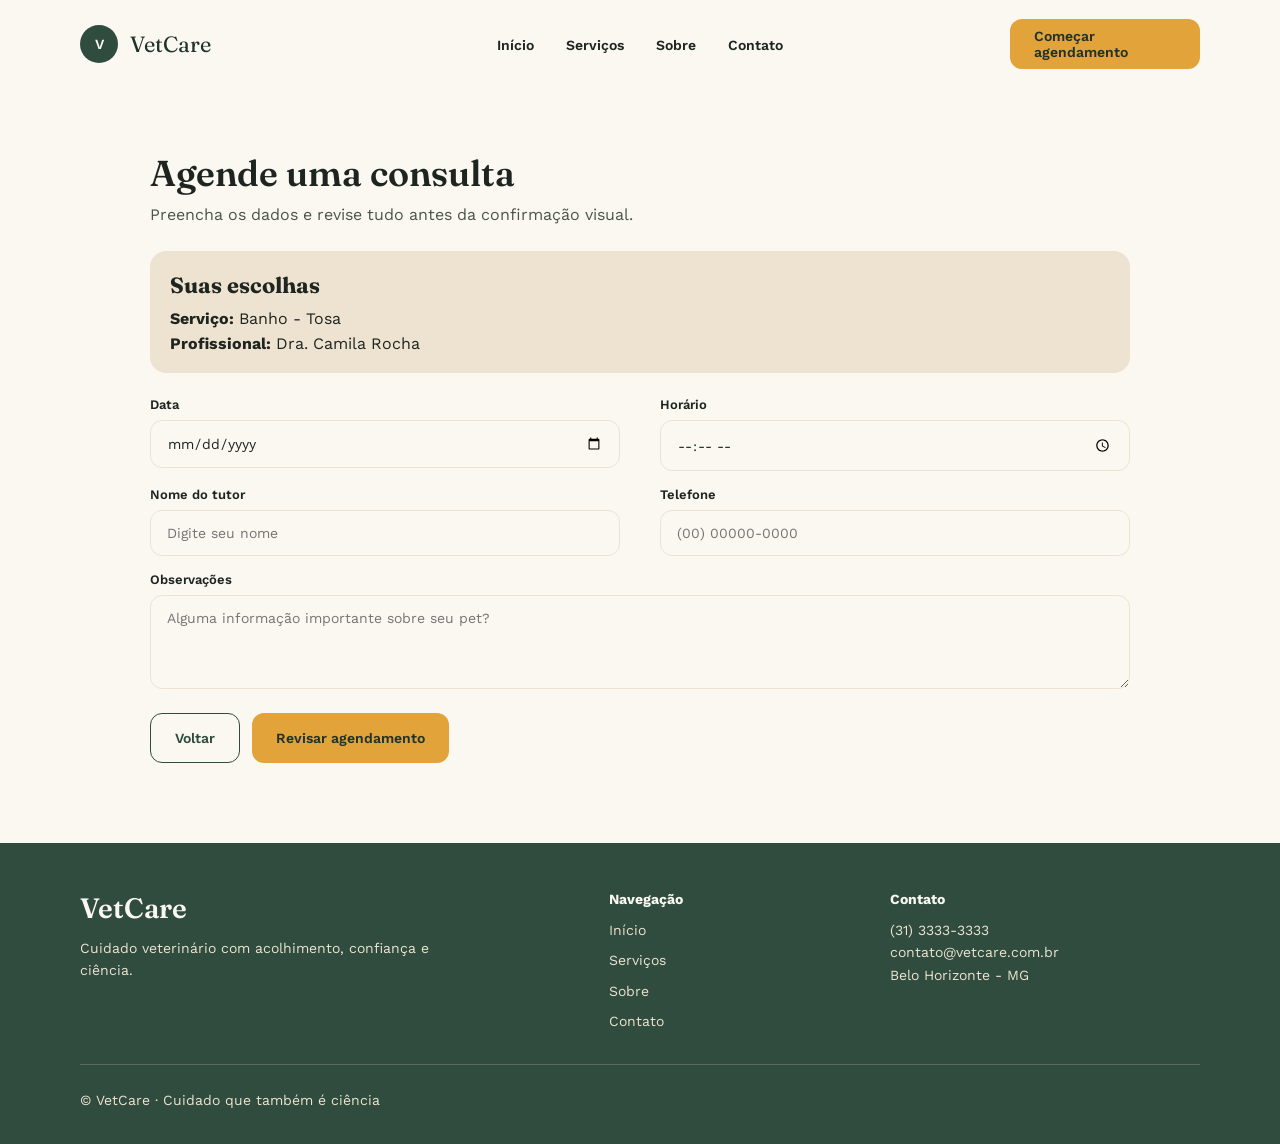
==== Paginas/agendamento.html @ 7a5546e5 "Paginas_Criadas_e_Finalizadas" ====
<!DOCTYPE html>
<html lang="pt-BR">
	<head>
		<meta charset="UTF-8">
		<meta name="viewport" content="width=device-width, initial-scale=1.0">
		<title>VetCare | Agendamento</title>
		<link rel="preconnect" href="https://fonts.googleapis.com">
		<link rel="preconnect" href="https://fonts.gstatic.com" crossorigin>
		<link href="https://fonts.googleapis.com/css2?family=Fraunces:opsz,wght@9..144,400;9..144,600&amp;family=Work+Sans:wght@400;600&amp;display=swap" rel="stylesheet">
		<link rel="stylesheet" href="../Styles/Style.css">
		<link rel="stylesheet" href="../Styles/Global.css">
		<link rel="stylesheet" href="../Styles/Agendamento.css">
	</head>
	<body class="pagina-agendamento">
		<header class="cabecalho">
			<div class="cabecalho__conteudo">
				<a href="../index.html" class="logo">
					<span class="logo__simbolo">V</span>
					<span class="logo__nome">VetCare</span>
				</a>
				<input type="checkbox" id="menu-mobile" class="menu-mobile__controle">
				<label for="menu-mobile" class="menu-mobile__botao">
					<span></span>
					<span></span>
					<span></span>
				</label>
				<nav class="navegacao">
					<ul class="navegacao__lista">
						<li>
							<a href="../index.html" class="navegacao__link">Início</a>
						</li>
						<li>
							<a href="./servicos.html" class="navegacao__link">Serviços</a>
						</li>
						<li>
							<a href="./sobre.html" class="navegacao__link">Sobre</a>
						</li>
						<li>
							<a href="./contato.html" class="navegacao__link">Contato</a>
						</li>
					</ul>
					<a href="./servicos.html" class="botao botao--primario navegacao__cta">Começar agendamento</a>
				</nav>
				<a href="./servicos.html" class="botao botao--primario cabecalho__cta">Começar agendamento</a>
			</div>
		</header>
		<main>
			<div class="container agendamento-conteudo">
				<section id="banho-tosa--dra-camila-rocha" class="agendamento agendamento--padrao">
					<header class="pagina__cabecalho">
						<h1>Agende uma consulta</h1>
						<p>Preencha os dados e revise tudo antes da confirmação visual.</p>
					</header>
					<article class="agendamento__escolhas">
						<h2>Suas escolhas</h2>
						<p>
							<strong>Serviço:</strong>
							Banho - Tosa
						</p>
						<p>
							<strong>Profissional:</strong>
							Dra. Camila Rocha
						</p>
					</article>
					<form class="agendamento__formulario">
						<div class="agendamento__linha">
							<label>
								Data
								<input type="date" required>
							</label>
							<label>
								Horário
								<input type="time" required>
							</label>
						</div>
						<div class="agendamento__linha">
							<label>
								Nome do tutor
								<input type="text" placeholder="Digite seu nome" required>
							</label>
							<label>
								Telefone
								<input type="tel" placeholder="(00) 00000-0000" required>
							</label>
						</div>
						<label>
							Observações
							<textarea rows="4" placeholder="Alguma informação importante sobre seu pet?"></textarea>
						</label>
					</form>
					<input type="checkbox" id="revisar-banho-tosa-dra-camila-rocha" class="agendamento__controle">
					<div class="agendamento__acoes">
						<a href="./perfil-veterinario.html#banho-tosa--dra-camila-rocha" class="botao botao--secundario">Voltar</a>
						<label for="revisar-banho-tosa-dra-camila-rocha" class="botao botao--primario">Revisar agendamento</label>
					</div>
					<section class="agendamento__revisao">
						<h2>Confirmar agendamento</h2>
						<p>Confira o serviço, o profissional e os dados que você preencheu nos campos acima.</p>
						<div class="agendamento__resumo">
							<article>
								<span>Serviço</span>
								<strong>Banho - Tosa</strong>
							</article>
							<article>
								<span>Profissional</span>
								<strong>Dra. Camila Rocha</strong>
							</article>
						</div>
						<input type="checkbox" id="confirmar-banho-tosa-dra-camila-rocha" class="agendamento__confirmar">
						<div class="agendamento__confirmar-acoes">
							<label for="revisar-banho-tosa-dra-camila-rocha" class="botao botao--secundario">Editar dados</label>
							<label for="confirmar-banho-tosa-dra-camila-rocha" class="botao botao--primario">Confirmar agendamento</label>
						</div>
						<article class="agendamento__sucesso">
							<h2>Agendamento confirmado</h2>
							<p>A confirmação é visual e não envia dados reais.</p>
							<a href="../index.html" class="botao botao--primario">Voltar para o início</a>
						</article>
					</section>
				</section>
				<section id="banho-tosa--dr-lucas-martins" class="agendamento">
					<header class="pagina__cabecalho">
						<h1>Agende uma consulta</h1>
						<p>Preencha os dados e revise tudo antes da confirmação visual.</p>
					</header>
					<article class="agendamento__escolhas">
						<h2>Suas escolhas</h2>
						<p>
							<strong>Serviço:</strong>
							Banho - Tosa
						</p>
						<p>
							<strong>Profissional:</strong>
							Dr. Lucas Martins
						</p>
					</article>
					<form class="agendamento__formulario">
						<div class="agendamento__linha">
							<label>
								Data
								<input type="date" required>
							</label>
							<label>
								Horário
								<input type="time" required>
							</label>
						</div>
						<div class="agendamento__linha">
							<label>
								Nome do tutor
								<input type="text" placeholder="Digite seu nome" required>
							</label>
							<label>
								Telefone
								<input type="tel" placeholder="(00) 00000-0000" required>
							</label>
						</div>
						<label>
							Observações
							<textarea rows="4" placeholder="Alguma informação importante sobre seu pet?"></textarea>
						</label>
					</form>
					<input type="checkbox" id="revisar-banho-tosa-dr-lucas-martins" class="agendamento__controle">
					<div class="agendamento__acoes">
						<a href="./perfil-veterinario.html#banho-tosa--dr-lucas-martins" class="botao botao--secundario">Voltar</a>
						<label for="revisar-banho-tosa-dr-lucas-martins" class="botao botao--primario">Revisar agendamento</label>
					</div>
					<section class="agendamento__revisao">
						<h2>Confirmar agendamento</h2>
						<p>Confira o serviço, o profissional e os dados que você preencheu nos campos acima.</p>
						<div class="agendamento__resumo">
							<article>
								<span>Serviço</span>
								<strong>Banho - Tosa</strong>
							</article>
							<article>
								<span>Profissional</span>
								<strong>Dr. Lucas Martins</strong>
							</article>
						</div>
						<input type="checkbox" id="confirmar-banho-tosa-dr-lucas-martins" class="agendamento__confirmar">
						<div class="agendamento__confirmar-acoes">
							<label for="revisar-banho-tosa-dr-lucas-martins" class="botao botao--secundario">Editar dados</label>
							<label for="confirmar-banho-tosa-dr-lucas-martins" class="botao botao--primario">Confirmar agendamento</label>
						</div>
						<article class="agendamento__sucesso">
							<h2>Agendamento confirmado</h2>
							<p>A confirmação é visual e não envia dados reais.</p>
							<a href="../index.html" class="botao botao--primario">Voltar para o início</a>
						</article>
					</section>
				</section>
				<section id="banho-tosa--dr-andre-silva" class="agendamento">
					<header class="pagina__cabecalho">
						<h1>Agende uma consulta</h1>
						<p>Preencha os dados e revise tudo antes da confirmação visual.</p>
					</header>
					<article class="agendamento__escolhas">
						<h2>Suas escolhas</h2>
						<p>
							<strong>Serviço:</strong>
							Banho - Tosa
						</p>
						<p>
							<strong>Profissional:</strong>
							Dr. André Silva
						</p>
					</article>
					<form class="agendamento__formulario">
						<div class="agendamento__linha">
							<label>
								Data
								<input type="date" required>
							</label>
							<label>
								Horário
								<input type="time" required>
							</label>
						</div>
						<div class="agendamento__linha">
							<label>
								Nome do tutor
								<input type="text" placeholder="Digite seu nome" required>
							</label>
							<label>
								Telefone
								<input type="tel" placeholder="(00) 00000-0000" required>
							</label>
						</div>
						<label>
							Observações
							<textarea rows="4" placeholder="Alguma informação importante sobre seu pet?"></textarea>
						</label>
					</form>
					<input type="checkbox" id="revisar-banho-tosa-dr-andre-silva" class="agendamento__controle">
					<div class="agendamento__acoes">
						<a href="./perfil-veterinario.html#banho-tosa--dr-andre-silva" class="botao botao--secundario">Voltar</a>
						<label for="revisar-banho-tosa-dr-andre-silva" class="botao botao--primario">Revisar agendamento</label>
					</div>
					<section class="agendamento__revisao">
						<h2>Confirmar agendamento</h2>
						<p>Confira o serviço, o profissional e os dados que você preencheu nos campos acima.</p>
						<div class="agendamento__resumo">
							<article>
								<span>Serviço</span>
								<strong>Banho - Tosa</strong>
							</article>
							<article>
								<span>Profissional</span>
								<strong>Dr. André Silva</strong>
							</article>
						</div>
						<input type="checkbox" id="confirmar-banho-tosa-dr-andre-silva" class="agendamento__confirmar">
						<div class="agendamento__confirmar-acoes">
							<label for="revisar-banho-tosa-dr-andre-silva" class="botao botao--secundario">Editar dados</label>
							<label for="confirmar-banho-tosa-dr-andre-silva" class="botao botao--primario">Confirmar agendamento</label>
						</div>
						<article class="agendamento__sucesso">
							<h2>Agendamento confirmado</h2>
							<p>A confirmação é visual e não envia dados reais.</p>
							<a href="../index.html" class="botao botao--primario">Voltar para o início</a>
						</article>
					</section>
				</section>
				<section id="vacinacao--dra-camila-rocha" class="agendamento">
					<header class="pagina__cabecalho">
						<h1>Agende uma consulta</h1>
						<p>Preencha os dados e revise tudo antes da confirmação visual.</p>
					</header>
					<article class="agendamento__escolhas">
						<h2>Suas escolhas</h2>
						<p>
							<strong>Serviço:</strong>
							Vacinação
						</p>
						<p>
							<strong>Profissional:</strong>
							Dra. Camila Rocha
						</p>
					</article>
					<form class="agendamento__formulario">
						<div class="agendamento__linha">
							<label>
								Data
								<input type="date" required>
							</label>
							<label>
								Horário
								<input type="time" required>
							</label>
						</div>
						<div class="agendamento__linha">
							<label>
								Nome do tutor
								<input type="text" placeholder="Digite seu nome" required>
							</label>
							<label>
								Telefone
								<input type="tel" placeholder="(00) 00000-0000" required>
							</label>
						</div>
						<label>
							Observações
							<textarea rows="4" placeholder="Alguma informação importante sobre seu pet?"></textarea>
						</label>
					</form>
					<input type="checkbox" id="revisar-vacinacao-dra-camila-rocha" class="agendamento__controle">
					<div class="agendamento__acoes">
						<a href="./perfil-veterinario.html#vacinacao--dra-camila-rocha" class="botao botao--secundario">Voltar</a>
						<label for="revisar-vacinacao-dra-camila-rocha" class="botao botao--primario">Revisar agendamento</label>
					</div>
					<section class="agendamento__revisao">
						<h2>Confirmar agendamento</h2>
						<p>Confira o serviço, o profissional e os dados que você preencheu nos campos acima.</p>
						<div class="agendamento__resumo">
							<article>
								<span>Serviço</span>
								<strong>Vacinação</strong>
							</article>
							<article>
								<span>Profissional</span>
								<strong>Dra. Camila Rocha</strong>
							</article>
						</div>
						<input type="checkbox" id="confirmar-vacinacao-dra-camila-rocha" class="agendamento__confirmar">
						<div class="agendamento__confirmar-acoes">
							<label for="revisar-vacinacao-dra-camila-rocha" class="botao botao--secundario">Editar dados</label>
							<label for="confirmar-vacinacao-dra-camila-rocha" class="botao botao--primario">Confirmar agendamento</label>
						</div>
						<article class="agendamento__sucesso">
							<h2>Agendamento confirmado</h2>
							<p>A confirmação é visual e não envia dados reais.</p>
							<a href="../index.html" class="botao botao--primario">Voltar para o início</a>
						</article>
					</section>
				</section>
				<section id="vacinacao--dr-lucas-martins" class="agendamento">
					<header class="pagina__cabecalho">
						<h1>Agende uma consulta</h1>
						<p>Preencha os dados e revise tudo antes da confirmação visual.</p>
					</header>
					<article class="agendamento__escolhas">
						<h2>Suas escolhas</h2>
						<p>
							<strong>Serviço:</strong>
							Vacinação
						</p>
						<p>
							<strong>Profissional:</strong>
							Dr. Lucas Martins
						</p>
					</article>
					<form class="agendamento__formulario">
						<div class="agendamento__linha">
							<label>
								Data
								<input type="date" required>
							</label>
							<label>
								Horário
								<input type="time" required>
							</label>
						</div>
						<div class="agendamento__linha">
							<label>
								Nome do tutor
								<input type="text" placeholder="Digite seu nome" required>
							</label>
							<label>
								Telefone
								<input type="tel" placeholder="(00) 00000-0000" required>
							</label>
						</div>
						<label>
							Observações
							<textarea rows="4" placeholder="Alguma informação importante sobre seu pet?"></textarea>
						</label>
					</form>
					<input type="checkbox" id="revisar-vacinacao-dr-lucas-martins" class="agendamento__controle">
					<div class="agendamento__acoes">
						<a href="./perfil-veterinario.html#vacinacao--dr-lucas-martins" class="botao botao--secundario">Voltar</a>
						<label for="revisar-vacinacao-dr-lucas-martins" class="botao botao--primario">Revisar agendamento</label>
					</div>
					<section class="agendamento__revisao">
						<h2>Confirmar agendamento</h2>
						<p>Confira o serviço, o profissional e os dados que você preencheu nos campos acima.</p>
						<div class="agendamento__resumo">
							<article>
								<span>Serviço</span>
								<strong>Vacinação</strong>
							</article>
							<article>
								<span>Profissional</span>
								<strong>Dr. Lucas Martins</strong>
							</article>
						</div>
						<input type="checkbox" id="confirmar-vacinacao-dr-lucas-martins" class="agendamento__confirmar">
						<div class="agendamento__confirmar-acoes">
							<label for="revisar-vacinacao-dr-lucas-martins" class="botao botao--secundario">Editar dados</label>
							<label for="confirmar-vacinacao-dr-lucas-martins" class="botao botao--primario">Confirmar agendamento</label>
						</div>
						<article class="agendamento__sucesso">
							<h2>Agendamento confirmado</h2>
							<p>A confirmação é visual e não envia dados reais.</p>
							<a href="../index.html" class="botao botao--primario">Voltar para o início</a>
						</article>
					</section>
				</section>
				<section id="vacinacao--dr-andre-silva" class="agendamento">
					<header class="pagina__cabecalho">
						<h1>Agende uma consulta</h1>
						<p>Preencha os dados e revise tudo antes da confirmação visual.</p>
					</header>
					<article class="agendamento__escolhas">
						<h2>Suas escolhas</h2>
						<p>
							<strong>Serviço:</strong>
							Vacinação
						</p>
						<p>
							<strong>Profissional:</strong>
							Dr. André Silva
						</p>
					</article>
					<form class="agendamento__formulario">
						<div class="agendamento__linha">
							<label>
								Data
								<input type="date" required>
							</label>
							<label>
								Horário
								<input type="time" required>
							</label>
						</div>
						<div class="agendamento__linha">
							<label>
								Nome do tutor
								<input type="text" placeholder="Digite seu nome" required>
							</label>
							<label>
								Telefone
								<input type="tel" placeholder="(00) 00000-0000" required>
							</label>
						</div>
						<label>
							Observações
							<textarea rows="4" placeholder="Alguma informação importante sobre seu pet?"></textarea>
						</label>
					</form>
					<input type="checkbox" id="revisar-vacinacao-dr-andre-silva" class="agendamento__controle">
					<div class="agendamento__acoes">
						<a href="./perfil-veterinario.html#vacinacao--dr-andre-silva" class="botao botao--secundario">Voltar</a>
						<label for="revisar-vacinacao-dr-andre-silva" class="botao botao--primario">Revisar agendamento</label>
					</div>
					<section class="agendamento__revisao">
						<h2>Confirmar agendamento</h2>
						<p>Confira o serviço, o profissional e os dados que você preencheu nos campos acima.</p>
						<div class="agendamento__resumo">
							<article>
								<span>Serviço</span>
								<strong>Vacinação</strong>
							</article>
							<article>
								<span>Profissional</span>
								<strong>Dr. André Silva</strong>
							</article>
						</div>
						<input type="checkbox" id="confirmar-vacinacao-dr-andre-silva" class="agendamento__confirmar">
						<div class="agendamento__confirmar-acoes">
							<label for="revisar-vacinacao-dr-andre-silva" class="botao botao--secundario">Editar dados</label>
							<label for="confirmar-vacinacao-dr-andre-silva" class="botao botao--primario">Confirmar agendamento</label>
						</div>
						<article class="agendamento__sucesso">
							<h2>Agendamento confirmado</h2>
							<p>A confirmação é visual e não envia dados reais.</p>
							<a href="../index.html" class="botao botao--primario">Voltar para o início</a>
						</article>
					</section>
				</section>
				<section id="check-up--dra-camila-rocha" class="agendamento">
					<header class="pagina__cabecalho">
						<h1>Agende uma consulta</h1>
						<p>Preencha os dados e revise tudo antes da confirmação visual.</p>
					</header>
					<article class="agendamento__escolhas">
						<h2>Suas escolhas</h2>
						<p>
							<strong>Serviço:</strong>
							Check-up
						</p>
						<p>
							<strong>Profissional:</strong>
							Dra. Camila Rocha
						</p>
					</article>
					<form class="agendamento__formulario">
						<div class="agendamento__linha">
							<label>
								Data
								<input type="date" required>
							</label>
							<label>
								Horário
								<input type="time" required>
							</label>
						</div>
						<div class="agendamento__linha">
							<label>
								Nome do tutor
								<input type="text" placeholder="Digite seu nome" required>
							</label>
							<label>
								Telefone
								<input type="tel" placeholder="(00) 00000-0000" required>
							</label>
						</div>
						<label>
							Observações
							<textarea rows="4" placeholder="Alguma informação importante sobre seu pet?"></textarea>
						</label>
					</form>
					<input type="checkbox" id="revisar-check-up-dra-camila-rocha" class="agendamento__controle">
					<div class="agendamento__acoes">
						<a href="./perfil-veterinario.html#check-up--dra-camila-rocha" class="botao botao--secundario">Voltar</a>
						<label for="revisar-check-up-dra-camila-rocha" class="botao botao--primario">Revisar agendamento</label>
					</div>
					<section class="agendamento__revisao">
						<h2>Confirmar agendamento</h2>
						<p>Confira o serviço, o profissional e os dados que você preencheu nos campos acima.</p>
						<div class="agendamento__resumo">
							<article>
								<span>Serviço</span>
								<strong>Check-up</strong>
							</article>
							<article>
								<span>Profissional</span>
								<strong>Dra. Camila Rocha</strong>
							</article>
						</div>
						<input type="checkbox" id="confirmar-check-up-dra-camila-rocha" class="agendamento__confirmar">
						<div class="agendamento__confirmar-acoes">
							<label for="revisar-check-up-dra-camila-rocha" class="botao botao--secundario">Editar dados</label>
							<label for="confirmar-check-up-dra-camila-rocha" class="botao botao--primario">Confirmar agendamento</label>
						</div>
						<article class="agendamento__sucesso">
							<h2>Agendamento confirmado</h2>
							<p>A confirmação é visual e não envia dados reais.</p>
							<a href="../index.html" class="botao botao--primario">Voltar para o início</a>
						</article>
					</section>
				</section>
				<section id="check-up--dr-lucas-martins" class="agendamento">
					<header class="pagina__cabecalho">
						<h1>Agende uma consulta</h1>
						<p>Preencha os dados e revise tudo antes da confirmação visual.</p>
					</header>
					<article class="agendamento__escolhas">
						<h2>Suas escolhas</h2>
						<p>
							<strong>Serviço:</strong>
							Check-up
						</p>
						<p>
							<strong>Profissional:</strong>
							Dr. Lucas Martins
						</p>
					</article>
					<form class="agendamento__formulario">
						<div class="agendamento__linha">
							<label>
								Data
								<input type="date" required>
							</label>
							<label>
								Horário
								<input type="time" required>
							</label>
						</div>
						<div class="agendamento__linha">
							<label>
								Nome do tutor
								<input type="text" placeholder="Digite seu nome" required>
							</label>
							<label>
								Telefone
								<input type="tel" placeholder="(00) 00000-0000" required>
							</label>
						</div>
						<label>
							Observações
							<textarea rows="4" placeholder="Alguma informação importante sobre seu pet?"></textarea>
						</label>
					</form>
					<input type="checkbox" id="revisar-check-up-dr-lucas-martins" class="agendamento__controle">
					<div class="agendamento__acoes">
						<a href="./perfil-veterinario.html#check-up--dr-lucas-martins" class="botao botao--secundario">Voltar</a>
						<label for="revisar-check-up-dr-lucas-martins" class="botao botao--primario">Revisar agendamento</label>
					</div>
					<section class="agendamento__revisao">
						<h2>Confirmar agendamento</h2>
						<p>Confira o serviço, o profissional e os dados que você preencheu nos campos acima.</p>
						<div class="agendamento__resumo">
							<article>
								<span>Serviço</span>
								<strong>Check-up</strong>
							</article>
							<article>
								<span>Profissional</span>
								<strong>Dr. Lucas Martins</strong>
							</article>
						</div>
						<input type="checkbox" id="confirmar-check-up-dr-lucas-martins" class="agendamento__confirmar">
						<div class="agendamento__confirmar-acoes">
							<label for="revisar-check-up-dr-lucas-martins" class="botao botao--secundario">Editar dados</label>
							<label for="confirmar-check-up-dr-lucas-martins" class="botao botao--primario">Confirmar agendamento</label>
						</div>
						<article class="agendamento__sucesso">
							<h2>Agendamento confirmado</h2>
							<p>A confirmação é visual e não envia dados reais.</p>
							<a href="../index.html" class="botao botao--primario">Voltar para o início</a>
						</article>
					</section>
				</section>
				<section id="check-up--dr-andre-silva" class="agendamento">
					<header class="pagina__cabecalho">
						<h1>Agende uma consulta</h1>
						<p>Preencha os dados e revise tudo antes da confirmação visual.</p>
					</header>
					<article class="agendamento__escolhas">
						<h2>Suas escolhas</h2>
						<p>
							<strong>Serviço:</strong>
							Check-up
						</p>
						<p>
							<strong>Profissional:</strong>
							Dr. André Silva
						</p>
					</article>
					<form class="agendamento__formulario">
						<div class="agendamento__linha">
							<label>
								Data
								<input type="date" required>
							</label>
							<label>
								Horário
								<input type="time" required>
							</label>
						</div>
						<div class="agendamento__linha">
							<label>
								Nome do tutor
								<input type="text" placeholder="Digite seu nome" required>
							</label>
							<label>
								Telefone
								<input type="tel" placeholder="(00) 00000-0000" required>
							</label>
						</div>
						<label>
							Observações
							<textarea rows="4" placeholder="Alguma informação importante sobre seu pet?"></textarea>
						</label>
					</form>
					<input type="checkbox" id="revisar-check-up-dr-andre-silva" class="agendamento__controle">
					<div class="agendamento__acoes">
						<a href="./perfil-veterinario.html#check-up--dr-andre-silva" class="botao botao--secundario">Voltar</a>
						<label for="revisar-check-up-dr-andre-silva" class="botao botao--primario">Revisar agendamento</label>
					</div>
					<section class="agendamento__revisao">
						<h2>Confirmar agendamento</h2>
						<p>Confira o serviço, o profissional e os dados que você preencheu nos campos acima.</p>
						<div class="agendamento__resumo">
							<article>
								<span>Serviço</span>
								<strong>Check-up</strong>
							</article>
							<article>
								<span>Profissional</span>
								<strong>Dr. André Silva</strong>
							</article>
						</div>
						<input type="checkbox" id="confirmar-check-up-dr-andre-silva" class="agendamento__confirmar">
						<div class="agendamento__confirmar-acoes">
							<label for="revisar-check-up-dr-andre-silva" class="botao botao--secundario">Editar dados</label>
							<label for="confirmar-check-up-dr-andre-silva" class="botao botao--primario">Confirmar agendamento</label>
						</div>
						<article class="agendamento__sucesso">
							<h2>Agendamento confirmado</h2>
							<p>A confirmação é visual e não envia dados reais.</p>
							<a href="../index.html" class="botao botao--primario">Voltar para o início</a>
						</article>
					</section>
				</section>
			</div>
		</main>
		<footer class="rodape">
			<div class="container rodape__conteudo">
				<section class="rodape__marca">
					<h2>VetCare</h2>
					<p>Cuidado veterinário com acolhimento, confiança e ciência.</p>
				</section>
				<nav class="rodape__navegacao">
					<h3>Navegação</h3>
					<ul>
						<li>
							<a href="../index.html">Início</a>
						</li>
						<li>
							<a href="./servicos.html">Serviços</a>
						</li>
						<li>
							<a href="./sobre.html">Sobre</a>
						</li>
						<li>
							<a href="./contato.html">Contato</a>
						</li>
					</ul>
				</nav>
				<section class="rodape__contato">
					<h3>Contato</h3>
					<address>
						<p>(31) 3333-3333</p>
						<p>contato@vetcare.com.br</p>
						<p>Belo Horizonte - MG</p>
					</address>
				</section>
			</div>
			<div class="container rodape__inferior">
				<p>© VetCare · Cuidado que também é ciência</p>
			</div>
		</footer>
	</body>
</html>
---- Styles/Style.css ----
/* ========================================================= VETCARE - VARIÁVEIS E BASE ========================================================= */

:root{
    --cor-primaria:#2F4C3E;
    --cor-primaria-escura:#1F332A;
    --cor-secundaria:#EDE3D0;
    --cor-terciaria:#C1694F;
    --cor-acao:#E2A33B;
    --cor-fundo:#FBF8F2;
    --cor-texto:#1E2420;
    --cor-texto-secundario:#4A534C;
    --cor-sucesso:#4C8B6D;
    --cor-aviso:#D98E3B;
    --cor-erro:#B54B3A;
    --cor-informacao:#4A7C94;
    --fonte-titulo:"Fraunces",serif;
    --fonte-corpo:"Work Sans",sans-serif;
    --tamanho-display:48px;
    --tamanho-h1:36px;
    --tamanho-h2:28px;
    --tamanho-h3:22px;
    --tamanho-corpo:16px;
    --tamanho-pequeno:14px;
    --tamanho-botao:14px;
    --tamanho-label:13px;
    --raio-pequeno:12px;
    --raio-medio:16px;
    --raio-grande:24px;
}

*{
    margin:0;
    padding:0;
    box-sizing:border-box;
}

html{
    scroll-behavior:smooth;
}

body{
    min-height:100vh;
    background-color:var(--cor-fundo);
    color:var(--cor-texto);
    font-family:var(--fonte-corpo);
}

img{
    width:100%;
    height:auto;
    display:block;
}

a{
    color:inherit;
    text-decoration:none;
}

ul{
    list-style:none;
}

input,textarea,button,select{
    font:inherit;
}

button{
    cursor:pointer;
}

.container{
    width:min(100% - 32px,1280px);
    margin:0 auto;
}

.badge{
    width:fit-content;
    padding:8px 12px;
    display:inline-flex;
    border-radius:999px;
    background-color:var(--cor-secundaria);
    color:var(--cor-primaria);
    font-size:var(--tamanho-pequeno);
}

.botao{
    min-height:50px;
    padding:0 24px;
    display:inline-flex;
    align-items:center;
    justify-content:center;
    border:0;
    border-radius:var(--raio-pequeno);
    font-size:var(--tamanho-botao);
    font-weight:600;
    transition:0.2s ease;
    cursor:pointer;
}

.botao--primario{
    background-color:var(--cor-acao);
    color:var(--cor-primaria-escura);
}

.botao--secundario{
    background-color:transparent;
    color:var(--cor-primaria);
    border:1px solid var(--cor-primaria);
}

.botao:hover{
    transform:translateY(-2px);
}

.pagina__cabecalho h1{
    font-family:var(--fonte-titulo);
    font-size:var(--tamanho-h1);
    font-weight:600;
    line-height:1.2;
}

.pagina__cabecalho p{
    margin-top:8px;
    color:var(--cor-texto-secundario);
    font-size:var(--tamanho-corpo);
    line-height:1.5;
}

.link-voltar{
    width:fit-content;
    color:var(--cor-primaria);
    font-size:var(--tamanho-botao);
    font-weight:600;
}
---- Styles/Global.css ----
/* =========================================================
   VETCARE - ELEMENTOS GLOBAIS
========================================================= */

.cabecalho{
    width:100%;
    position:relative;
    z-index:20;
    background-color:var(--cor-fundo);
}

.cabecalho__conteudo{
    min-height:72px;
    padding:0 16px;
    display:flex;
    align-items:center;
    justify-content:space-between;
}

.logo{
    display:flex;
    align-items:center;
    gap:8px;
}

.logo__simbolo{
    width:32px;
    height:32px;
    display:flex;
    align-items:center;
    justify-content:center;
    border-radius:50%;
    background-color:var(--cor-primaria);
    color:var(--cor-fundo);
    font-size:14px;
    font-weight:600;
}

.logo__nome{
    color:var(--cor-primaria-escura);
    font-family:var(--fonte-titulo);
    font-size:22px;
}

.menu-mobile__controle{
    display:none;
}

.menu-mobile__botao{
    width:44px;
    height:44px;
    display:flex;
    flex-direction:column;
    align-items:center;
    justify-content:center;
    gap:6px;
    border-radius:var(--raio-pequeno);
    background-color:var(--cor-secundaria);
    cursor:pointer;
}

.menu-mobile__botao span{
    width:20px;
    height:2px;
    border-radius:2px;
    background-color:var(--cor-primaria);
    transition:0.2s ease;
}

.navegacao{
    width:100%;
    padding:24px 16px;
    position:absolute;
    top:72px;
    left:0;
    display:none;
    flex-direction:column;
    gap:24px;
    background-color:var(--cor-fundo);
    border-top:1px solid var(--cor-secundaria);
}

.navegacao__lista{
    display:flex;
    flex-direction:column;
    gap:20px;
}

.navegacao__link{
    color:var(--cor-texto);
    font-size:15px;
    font-weight:600;
}

.navegacao__link--ativo{
    color:var(--cor-primaria);
}

.navegacao__cta{
    width:100%;
}

.cabecalho__cta{
    display:none;
}

.menu-mobile__controle:checked~.navegacao{
    display:flex;
}

.menu-mobile__controle:checked+.menu-mobile__botao span:nth-child(1){
    transform:translateY(8px) rotate(45deg);
}

.menu-mobile__controle:checked+.menu-mobile__botao span:nth-child(2){
    opacity:0;
}

.menu-mobile__controle:checked+.menu-mobile__botao span:nth-child(3){
    transform:translateY(-8px) rotate(-45deg);
}

.rodape{
    display:none;
}


/* =========================================================
   MOBILE - até 699px
========================================================= */

@media (max-width:699px){
    .container{
        width:min(100% - 32px,1280px);
    }

    .rodape{
        display:none;
    }
}


/* =========================================================
   TABLET - 700px até 999px
========================================================= */

@media (min-width:700px) and (max-width:999px){
    .container{
        width:min(100% - 64px,900px);
    }

    .cabecalho__conteudo{
        min-height:80px;
        padding:0 32px;
    }

    .logo{
        gap:10px;
    }

    .logo__simbolo{
        width:36px;
        height:36px;
    }

    .navegacao{
        top:80px;
        padding:28px 32px;
    }

    .navegacao__lista{
        display:flex;
        flex-direction:column;
        gap:20px;
    }

    .rodape{
        padding:40px 0 28px;
        display:block;
        background-color:var(--cor-primaria);
        color:var(--cor-fundo);
    }

    .rodape__conteudo{
        display:grid;
        grid-template-columns:1.4fr 1fr 1fr;
        gap:32px;
    }

    .rodape__marca h2{
        margin-bottom:12px;
        font-family:var(--fonte-titulo);
        font-size:28px;
    }

    .rodape__marca p,
    .rodape a,
    .rodape address,
    .rodape__inferior{
        color:var(--cor-secundaria);
        font-size:14px;
        line-height:1.6;
    }

    .rodape__navegacao h3,
    .rodape__contato h3{
        margin-bottom:12px;
        font-size:14px;
    }

    .rodape__navegacao ul{
        display:flex;
        flex-direction:column;
        gap:8px;
    }

    .rodape address{
        font-style:normal;
    }

    .rodape__inferior{
        margin-top:28px;
        padding-top:20px;
        border-top:1px solid rgba(237,227,208,0.2);
    }
}


/* =========================================================
   DESKTOP - 1000px ou mais
========================================================= */

@media (min-width:1000px){
    .container{
        width:min(100% - 160px,1280px);
    }

    .cabecalho{
        width:100%;
        background-color:var(--cor-fundo);
    }

    .cabecalho__conteudo{
        width:min(100% - 160px,1280px);
        min-height:88px;
        margin:0 auto;
        padding:0;
        display:grid;
        grid-template-columns:1fr auto 1fr;
        align-items:center;
    }

    .logo{
        display:flex;
        align-items:center;
        justify-self:start;
        gap:12px;
    }

    .logo__simbolo{
        width:38px;
        height:38px;
        display:flex;
        align-items:center;
        justify-content:center;
        border-radius:50%;
        background-color:var(--cor-primaria);
        color:var(--cor-fundo);
        font-size:14px;
        font-weight:600;
    }

    .logo__nome{
        color:var(--cor-primaria-escura);
        font-family:var(--fonte-titulo);
        font-size:22px;
    }

    .menu-mobile__controle,
    .menu-mobile__botao,
    .navegacao__cta{
        display:none;
    }

    .navegacao{
        width:auto;
        padding:0;
        position:static;
        display:flex;
        flex-direction:row;
        align-items:center;
        justify-content:center;
        gap:0;
        justify-self:center;
        background-color:transparent;
        border-top:none;
    }

    .navegacao__lista{
        display:flex;
        flex-direction:row;
        align-items:center;
        justify-content:center;
        gap:32px;
    }

    .navegacao__link{
        position:relative;
        color:var(--cor-texto);
        font-size:14px;
        font-weight:600;
    }

    .navegacao__link::after{
        content:"";
        width:0;
        height:2px;
        position:absolute;
        left:0;
        bottom:-8px;
        background-color:var(--cor-primaria);
        transition:0.2s ease;
    }

    .navegacao__link:hover::after,
    .navegacao__link--ativo::after{
        width:100%;
    }

    .cabecalho__cta{
        width:190px;
        display:inline-flex;
        justify-self:end;
    }

    .rodape{
        padding:48px 0 32px;
        display:block;
        background-color:var(--cor-primaria);
        color:var(--cor-fundo);
    }

    .rodape__conteudo{
        display:grid;
        grid-template-columns:1.5fr 0.7fr 1fr;
        gap:64px;
    }

    .rodape__marca{
        max-width:380px;
    }

    .rodape__marca h2{
        margin-bottom:12px;
        font-family:var(--fonte-titulo);
        font-size:28px;
        font-weight:600;
    }

    .rodape__marca p,
    .rodape a,
    .rodape address,
    .rodape__inferior{
        color:var(--cor-secundaria);
        font-size:14px;
        line-height:1.6;
    }

    .rodape__navegacao h3,
    .rodape__contato h3{
        margin-bottom:12px;
        font-size:14px;
    }

    .rodape__navegacao ul{
        display:flex;
        flex-direction:column;
        gap:8px;
    }

    .rodape address{
        font-style:normal;
    }

    .rodape__inferior{
        margin-top:32px;
        padding-top:24px;
        border-top:1px solid rgba(237,227,208,0.2);
    }
}
---- Styles/Agendamento.css ----
/* =========================================================
   AGENDAMENTO - VETCARE
========================================================= */

.agendamento-conteudo{
    padding-top:32px;
    padding-bottom:56px;
}

.agendamento{
    display:none;
}

.agendamento--padrao{
    display:block;
}

.agendamento:target{
    display:block;
}

.pagina-agendamento:has(.agendamento:target) .agendamento--padrao:not(:target){
    display:none;
}

.agendamento__escolhas{
    margin-top:24px;
    padding:20px;
    border-radius:var(--raio-medio);
    background-color:var(--cor-secundaria);
}

.agendamento__escolhas h2{
    margin-bottom:10px;
    font-family:var(--fonte-titulo);
    font-size:22px;
}

.agendamento__escolhas p+p{
    margin-top:6px;
}

.agendamento__formulario{
    margin-top:24px;
    display:flex;
    flex-direction:column;
    gap:16px;
}

.agendamento__linha{
    display:grid;
    grid-template-columns:1fr;
    gap:16px;
}

.agendamento__formulario label{
    display:flex;
    flex-direction:column;
    gap:8px;
    color:var(--cor-texto);
    font-size:13px;
    font-weight:600;
}

.agendamento__formulario input,.agendamento__formulario textarea{
    width:100%;
    padding:14px 16px;
    border:1px solid var(--cor-secundaria);
    border-radius:var(--raio-pequeno);
    outline:none;
    background-color:var(--cor-fundo);
    color:var(--cor-texto);
    font-size:14px;
    font-weight:400;
}

.agendamento__formulario input:focus,.agendamento__formulario textarea:focus{
    border-color:var(--cor-primaria);
}

.agendamento__controle,.agendamento__confirmar{
    display:none;
}

.agendamento__acoes,.agendamento__confirmar-acoes{
    margin-top:24px;
    display:flex;
    flex-direction:column;
    gap:12px;
}

.agendamento__acoes .botao,.agendamento__confirmar-acoes .botao{
    width:100%;
}

.agendamento__revisao{
    margin-top:24px;
    padding:20px;
    display:none;
    border:1px solid var(--cor-secundaria);
    border-radius:var(--raio-grande);
}

.agendamento__revisao>h2{
    font-family:var(--fonte-titulo);
    font-size:28px;
}

.agendamento__revisao>p{
    margin-top:8px;
    color:var(--cor-texto-secundario);
    line-height:1.5;
}

.agendamento__resumo{
    margin-top:20px;
    display:grid;
    grid-template-columns:1fr;
    gap:12px;
}

.agendamento__resumo article{
    padding:16px;
    display:flex;
    flex-direction:column;
    gap:6px;
    border-radius:var(--raio-pequeno);
    background-color:var(--cor-secundaria);
}

.agendamento__resumo span{
    color:var(--cor-texto-secundario);
    font-size:13px;
    font-weight:600;
}

.agendamento__controle:checked~.agendamento__revisao{
    display:block;
}

.agendamento__sucesso{
    margin-top:20px;
    padding:20px;
    display:none;
    border:1px solid var(--cor-sucesso);
    border-radius:var(--raio-medio);
    background-color:#E4F0EA;
}

.agendamento__sucesso h2{
    margin-bottom:8px;
    font-family:var(--fonte-titulo);
    font-size:22px;
}

.agendamento__sucesso p{
    margin-bottom:16px;
    color:var(--cor-texto-secundario);
}

.agendamento__confirmar:checked~.agendamento__confirmar-acoes{
    display:none;
}

.agendamento__confirmar:checked~.agendamento__sucesso{
    display:block;
}

/* =========================================================
   MOBILE - até 699px
========================================================= */

@media (max-width:699px){
    .agendamento__linha{
        grid-template-columns:1fr;
    }
}

/* =========================================================
   TABLET - 700px até 999px
========================================================= */

@media (min-width:700px) and (max-width:999px){
    .agendamento-conteudo{
        max-width:860px;
        padding-top:48px;
        padding-bottom:64px;
    }

    .agendamento__linha{
        grid-template-columns:1fr 1fr;
        gap:24px;
    }

    .agendamento__acoes,.agendamento__confirmar-acoes{
        flex-direction:row;
    }

    .agendamento__acoes .botao,.agendamento__confirmar-acoes .botao{
        width:auto;
    }

    .agendamento__resumo{
        grid-template-columns:1fr 1fr;
    }

    .agendamento__revisao{
        padding:28px;
    }
}

/* =========================================================
   DESKTOP - 1000px ou mais
========================================================= */

@media (min-width:1000px){
    .agendamento-conteudo{
        max-width:980px;
        padding-top:64px;
        padding-bottom:80px;
    }

    .agendamento__linha{
        grid-template-columns:1fr 1fr;
        gap:40px;
    }

    .agendamento__acoes,.agendamento__confirmar-acoes{
        flex-direction:row;
    }

    .agendamento__acoes .botao,.agendamento__confirmar-acoes .botao{
        width:auto;
    }

    .agendamento__resumo{
        grid-template-columns:1fr 1fr;
    }

    .agendamento__revisao{
        padding:32px;
    }
}
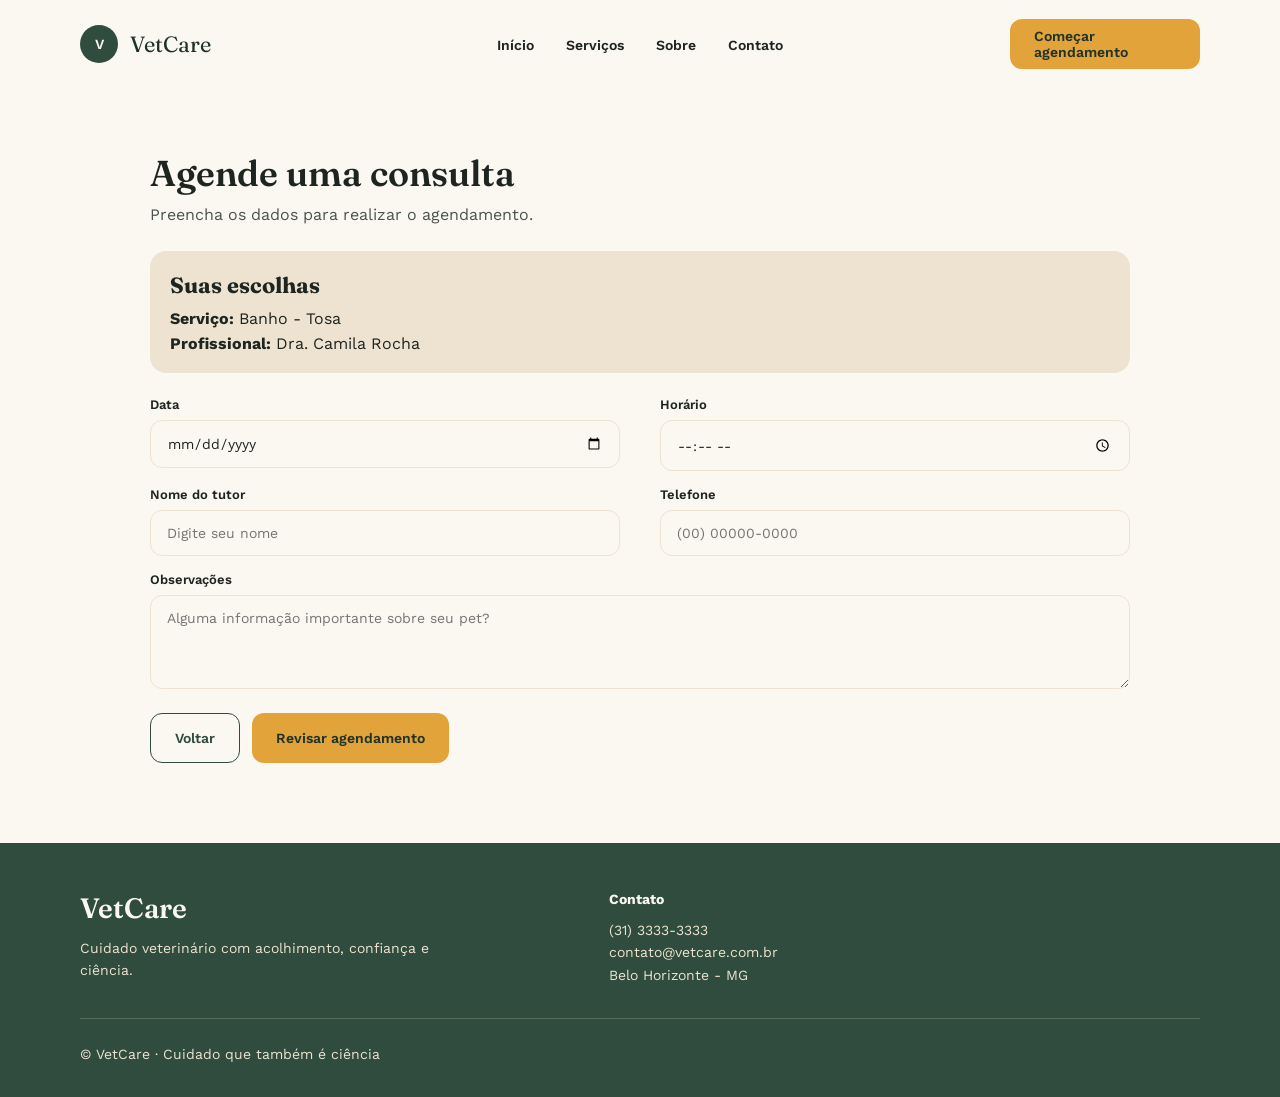
==== commit e994d95a: "Feat-TelasMobile" ====
--- a/Paginas/agendamento.html
+++ b/Paginas/agendamento.html
@@ -44,13 +44,27 @@
 				<a href="./servicos.html" class="botao botao--primario cabecalho__cta">Começar agendamento</a>
 			</div>
 		</header>
+
 		<main>
 			<div class="container agendamento-conteudo">
+
+				<!-- =====================================================
+				     BANHO - TOSA + DRA. CAMILA ROCHA
+				===================================================== -->
+
 				<section id="banho-tosa--dra-camila-rocha" class="agendamento agendamento--padrao">
-					<header class="pagina__cabecalho">
-						<h1>Agende uma consulta</h1>
-						<p>Preencha os dados e revise tudo antes da confirmação visual.</p>
-					</header>
+					<input type="checkbox" id="revisar-banho-tosa-dra-camila-rocha" class="agendamento__controle">
+
+					<header class="pagina__cabecalho agendamento__cabecalho--normal">
+						<h1>Agende uma consulta</h1>
+						<p>Preencha os dados para realizar o agendamento.</p>
+					</header>
+
+					<header class="pagina__cabecalho agendamento__cabecalho--confirmacao">
+						<h1>Confirmar agendamento</h1>
+						<p>Confira todas as informações antes de confirmar.</p>
+					</header>
+
 					<article class="agendamento__escolhas">
 						<h2>Suas escolhas</h2>
 						<p>
@@ -62,67 +76,66 @@
 							Dra. Camila Rocha
 						</p>
 					</article>
-					<form class="agendamento__formulario">
-						<div class="agendamento__linha">
-							<label>
-								Data
-								<input type="date" required>
-							</label>
-							<label>
-								Horário
-								<input type="time" required>
-							</label>
-						</div>
-						<div class="agendamento__linha">
-							<label>
-								Nome do tutor
-								<input type="text" placeholder="Digite seu nome" required>
-							</label>
-							<label>
-								Telefone
-								<input type="tel" placeholder="(00) 00000-0000" required>
-							</label>
-						</div>
-						<label>
-							Observações
-							<textarea rows="4" placeholder="Alguma informação importante sobre seu pet?"></textarea>
-						</label>
-					</form>
-					<input type="checkbox" id="revisar-banho-tosa-dra-camila-rocha" class="agendamento__controle">
-					<div class="agendamento__acoes">
+
+					<form class="agendamento__formulario">
+						<div class="agendamento__linha">
+							<label>
+								Data
+								<input type="date" required>
+							</label>
+							<label>
+								Horário
+								<input type="time" required>
+							</label>
+						</div>
+
+						<div class="agendamento__linha">
+							<label>
+								Nome do tutor
+								<input type="text" placeholder="Digite seu nome" required>
+							</label>
+							<label>
+								Telefone
+								<input type="tel" placeholder="(00) 00000-0000" required>
+							</label>
+						</div>
+
+						<label>
+							Observações
+							<textarea rows="4" placeholder="Alguma informação importante sobre seu pet?"></textarea>
+						</label>
+					</form>
+
+					<div class="agendamento__acoes agendamento__acoes--normal">
 						<a href="./perfil-veterinario.html#banho-tosa--dra-camila-rocha" class="botao botao--secundario">Voltar</a>
 						<label for="revisar-banho-tosa-dra-camila-rocha" class="botao botao--primario">Revisar agendamento</label>
 					</div>
-					<section class="agendamento__revisao">
-						<h2>Confirmar agendamento</h2>
-						<p>Confira o serviço, o profissional e os dados que você preencheu nos campos acima.</p>
-						<div class="agendamento__resumo">
-							<article>
-								<span>Serviço</span>
-								<strong>Banho - Tosa</strong>
-							</article>
-							<article>
-								<span>Profissional</span>
-								<strong>Dra. Camila Rocha</strong>
-							</article>
-						</div>
-						<input type="checkbox" id="confirmar-banho-tosa-dra-camila-rocha" class="agendamento__confirmar">
-						<div class="agendamento__confirmar-acoes">
-							<label for="revisar-banho-tosa-dra-camila-rocha" class="botao botao--secundario">Editar dados</label>
-							<label for="confirmar-banho-tosa-dra-camila-rocha" class="botao botao--primario">Confirmar agendamento</label>
-						</div>
-						<article class="agendamento__sucesso">
-							<h2>Agendamento confirmado</h2>
-							<p>A confirmação é visual e não envia dados reais.</p>
-							<a href="../index.html" class="botao botao--primario">Voltar para o início</a>
-						</article>
-					</section>
-				</section>
+
+					<div class="agendamento__acoes agendamento__acoes--confirmacao">
+						<label for="revisar-banho-tosa-dra-camila-rocha" class="botao botao--secundario">Editar dados</label>
+						<a href="../index.html" class="botao botao--primario">
+	                    Confirmar agendamento</a>
+					</div>
+				</section>
+
+
+				<!-- =====================================================
+				     BANHO - TOSA + DR. LUCAS MARTINS
+				===================================================== -->
+
 				<section id="banho-tosa--dr-lucas-martins" class="agendamento">
-					<header class="pagina__cabecalho">
-						<h1>Agende uma consulta</h1>
-						<p>Preencha os dados e revise tudo antes da confirmação visual.</p>
-					</header>
+					<input type="checkbox" id="revisar-banho-tosa-dr-lucas-martins" class="agendamento__controle">
+
+					<header class="pagina__cabecalho agendamento__cabecalho--normal">
+						<h1>Agende uma consulta</h1>
+						<p>Preencha os dados para realizar o agendamento.</p>
+					</header>
+
+					<header class="pagina__cabecalho agendamento__cabecalho--confirmacao">
+						<h1>Confirmar agendamento</h1>
+						<p>Confira todas as informações antes de confirmar.</p>
+					</header>
+
 					<article class="agendamento__escolhas">
 						<h2>Suas escolhas</h2>
 						<p>
@@ -134,67 +147,66 @@
 							Dr. Lucas Martins
 						</p>
 					</article>
-					<form class="agendamento__formulario">
-						<div class="agendamento__linha">
-							<label>
-								Data
-								<input type="date" required>
-							</label>
-							<label>
-								Horário
-								<input type="time" required>
-							</label>
-						</div>
-						<div class="agendamento__linha">
-							<label>
-								Nome do tutor
-								<input type="text" placeholder="Digite seu nome" required>
-							</label>
-							<label>
-								Telefone
-								<input type="tel" placeholder="(00) 00000-0000" required>
-							</label>
-						</div>
-						<label>
-							Observações
-							<textarea rows="4" placeholder="Alguma informação importante sobre seu pet?"></textarea>
-						</label>
-					</form>
-					<input type="checkbox" id="revisar-banho-tosa-dr-lucas-martins" class="agendamento__controle">
-					<div class="agendamento__acoes">
+
+					<form class="agendamento__formulario">
+						<div class="agendamento__linha">
+							<label>
+								Data
+								<input type="date" required>
+							</label>
+							<label>
+								Horário
+								<input type="time" required>
+							</label>
+						</div>
+
+						<div class="agendamento__linha">
+							<label>
+								Nome do tutor
+								<input type="text" placeholder="Digite seu nome" required>
+							</label>
+							<label>
+								Telefone
+								<input type="tel" placeholder="(00) 00000-0000" required>
+							</label>
+						</div>
+
+						<label>
+							Observações
+							<textarea rows="4" placeholder="Alguma informação importante sobre seu pet?"></textarea>
+						</label>
+					</form>
+
+					<div class="agendamento__acoes agendamento__acoes--normal">
 						<a href="./perfil-veterinario.html#banho-tosa--dr-lucas-martins" class="botao botao--secundario">Voltar</a>
 						<label for="revisar-banho-tosa-dr-lucas-martins" class="botao botao--primario">Revisar agendamento</label>
 					</div>
-					<section class="agendamento__revisao">
-						<h2>Confirmar agendamento</h2>
-						<p>Confira o serviço, o profissional e os dados que você preencheu nos campos acima.</p>
-						<div class="agendamento__resumo">
-							<article>
-								<span>Serviço</span>
-								<strong>Banho - Tosa</strong>
-							</article>
-							<article>
-								<span>Profissional</span>
-								<strong>Dr. Lucas Martins</strong>
-							</article>
-						</div>
-						<input type="checkbox" id="confirmar-banho-tosa-dr-lucas-martins" class="agendamento__confirmar">
-						<div class="agendamento__confirmar-acoes">
-							<label for="revisar-banho-tosa-dr-lucas-martins" class="botao botao--secundario">Editar dados</label>
-							<label for="confirmar-banho-tosa-dr-lucas-martins" class="botao botao--primario">Confirmar agendamento</label>
-						</div>
-						<article class="agendamento__sucesso">
-							<h2>Agendamento confirmado</h2>
-							<p>A confirmação é visual e não envia dados reais.</p>
-							<a href="../index.html" class="botao botao--primario">Voltar para o início</a>
-						</article>
-					</section>
-				</section>
+
+					<div class="agendamento__acoes agendamento__acoes--confirmacao">
+						<label for="revisar-banho-tosa-dr-lucas-martins" class="botao botao--secundario">Editar dados</label>
+						<a href="../index.html" class="botao botao--primario">
+	                    Confirmar agendamento</a>
+					</div>
+				</section>
+
+
+				<!-- =====================================================
+				     BANHO - TOSA + DR. ANDRÉ SILVA
+				===================================================== -->
+
 				<section id="banho-tosa--dr-andre-silva" class="agendamento">
-					<header class="pagina__cabecalho">
-						<h1>Agende uma consulta</h1>
-						<p>Preencha os dados e revise tudo antes da confirmação visual.</p>
-					</header>
+					<input type="checkbox" id="revisar-banho-tosa-dr-andre-silva" class="agendamento__controle">
+
+					<header class="pagina__cabecalho agendamento__cabecalho--normal">
+						<h1>Agende uma consulta</h1>
+						<p>Preencha os dados para realizar o agendamento.</p>
+					</header>
+
+					<header class="pagina__cabecalho agendamento__cabecalho--confirmacao">
+						<h1>Confirmar agendamento</h1>
+						<p>Confira todas as informações antes de confirmar.</p>
+					</header>
+
 					<article class="agendamento__escolhas">
 						<h2>Suas escolhas</h2>
 						<p>
@@ -206,67 +218,66 @@
 							Dr. André Silva
 						</p>
 					</article>
-					<form class="agendamento__formulario">
-						<div class="agendamento__linha">
-							<label>
-								Data
-								<input type="date" required>
-							</label>
-							<label>
-								Horário
-								<input type="time" required>
-							</label>
-						</div>
-						<div class="agendamento__linha">
-							<label>
-								Nome do tutor
-								<input type="text" placeholder="Digite seu nome" required>
-							</label>
-							<label>
-								Telefone
-								<input type="tel" placeholder="(00) 00000-0000" required>
-							</label>
-						</div>
-						<label>
-							Observações
-							<textarea rows="4" placeholder="Alguma informação importante sobre seu pet?"></textarea>
-						</label>
-					</form>
-					<input type="checkbox" id="revisar-banho-tosa-dr-andre-silva" class="agendamento__controle">
-					<div class="agendamento__acoes">
+
+					<form class="agendamento__formulario">
+						<div class="agendamento__linha">
+							<label>
+								Data
+								<input type="date" required>
+							</label>
+							<label>
+								Horário
+								<input type="time" required>
+							</label>
+						</div>
+
+						<div class="agendamento__linha">
+							<label>
+								Nome do tutor
+								<input type="text" placeholder="Digite seu nome" required>
+							</label>
+							<label>
+								Telefone
+								<input type="tel" placeholder="(00) 00000-0000" required>
+							</label>
+						</div>
+
+						<label>
+							Observações
+							<textarea rows="4" placeholder="Alguma informação importante sobre seu pet?"></textarea>
+						</label>
+					</form>
+
+					<div class="agendamento__acoes agendamento__acoes--normal">
 						<a href="./perfil-veterinario.html#banho-tosa--dr-andre-silva" class="botao botao--secundario">Voltar</a>
 						<label for="revisar-banho-tosa-dr-andre-silva" class="botao botao--primario">Revisar agendamento</label>
 					</div>
-					<section class="agendamento__revisao">
-						<h2>Confirmar agendamento</h2>
-						<p>Confira o serviço, o profissional e os dados que você preencheu nos campos acima.</p>
-						<div class="agendamento__resumo">
-							<article>
-								<span>Serviço</span>
-								<strong>Banho - Tosa</strong>
-							</article>
-							<article>
-								<span>Profissional</span>
-								<strong>Dr. André Silva</strong>
-							</article>
-						</div>
-						<input type="checkbox" id="confirmar-banho-tosa-dr-andre-silva" class="agendamento__confirmar">
-						<div class="agendamento__confirmar-acoes">
-							<label for="revisar-banho-tosa-dr-andre-silva" class="botao botao--secundario">Editar dados</label>
-							<label for="confirmar-banho-tosa-dr-andre-silva" class="botao botao--primario">Confirmar agendamento</label>
-						</div>
-						<article class="agendamento__sucesso">
-							<h2>Agendamento confirmado</h2>
-							<p>A confirmação é visual e não envia dados reais.</p>
-							<a href="../index.html" class="botao botao--primario">Voltar para o início</a>
-						</article>
-					</section>
-				</section>
+
+					<div class="agendamento__acoes agendamento__acoes--confirmacao">
+						<label for="revisar-banho-tosa-dr-andre-silva" class="botao botao--secundario">Editar dados</label>
+						<a href="../index.html" class="botao botao--primario">
+	                    Confirmar agendamento</a>
+					</div>
+				</section>
+
+
+				<!-- =====================================================
+				     VACINAÇÃO + DRA. CAMILA ROCHA
+				===================================================== -->
+
 				<section id="vacinacao--dra-camila-rocha" class="agendamento">
-					<header class="pagina__cabecalho">
-						<h1>Agende uma consulta</h1>
-						<p>Preencha os dados e revise tudo antes da confirmação visual.</p>
-					</header>
+					<input type="checkbox" id="revisar-vacinacao-dra-camila-rocha" class="agendamento__controle">
+
+					<header class="pagina__cabecalho agendamento__cabecalho--normal">
+						<h1>Agende uma consulta</h1>
+						<p>Preencha os dados para realizar o agendamento.</p>
+					</header>
+
+					<header class="pagina__cabecalho agendamento__cabecalho--confirmacao">
+						<h1>Confirmar agendamento</h1>
+						<p>Confira todas as informações antes de confirmar.</p>
+					</header>
+
 					<article class="agendamento__escolhas">
 						<h2>Suas escolhas</h2>
 						<p>
@@ -278,67 +289,66 @@
 							Dra. Camila Rocha
 						</p>
 					</article>
-					<form class="agendamento__formulario">
-						<div class="agendamento__linha">
-							<label>
-								Data
-								<input type="date" required>
-							</label>
-							<label>
-								Horário
-								<input type="time" required>
-							</label>
-						</div>
-						<div class="agendamento__linha">
-							<label>
-								Nome do tutor
-								<input type="text" placeholder="Digite seu nome" required>
-							</label>
-							<label>
-								Telefone
-								<input type="tel" placeholder="(00) 00000-0000" required>
-							</label>
-						</div>
-						<label>
-							Observações
-							<textarea rows="4" placeholder="Alguma informação importante sobre seu pet?"></textarea>
-						</label>
-					</form>
-					<input type="checkbox" id="revisar-vacinacao-dra-camila-rocha" class="agendamento__controle">
-					<div class="agendamento__acoes">
+
+					<form class="agendamento__formulario">
+						<div class="agendamento__linha">
+							<label>
+								Data
+								<input type="date" required>
+							</label>
+							<label>
+								Horário
+								<input type="time" required>
+							</label>
+						</div>
+
+						<div class="agendamento__linha">
+							<label>
+								Nome do tutor
+								<input type="text" placeholder="Digite seu nome" required>
+							</label>
+							<label>
+								Telefone
+								<input type="tel" placeholder="(00) 00000-0000" required>
+							</label>
+						</div>
+
+						<label>
+							Observações
+							<textarea rows="4" placeholder="Alguma informação importante sobre seu pet?"></textarea>
+						</label>
+					</form>
+
+					<div class="agendamento__acoes agendamento__acoes--normal">
 						<a href="./perfil-veterinario.html#vacinacao--dra-camila-rocha" class="botao botao--secundario">Voltar</a>
 						<label for="revisar-vacinacao-dra-camila-rocha" class="botao botao--primario">Revisar agendamento</label>
 					</div>
-					<section class="agendamento__revisao">
-						<h2>Confirmar agendamento</h2>
-						<p>Confira o serviço, o profissional e os dados que você preencheu nos campos acima.</p>
-						<div class="agendamento__resumo">
-							<article>
-								<span>Serviço</span>
-								<strong>Vacinação</strong>
-							</article>
-							<article>
-								<span>Profissional</span>
-								<strong>Dra. Camila Rocha</strong>
-							</article>
-						</div>
-						<input type="checkbox" id="confirmar-vacinacao-dra-camila-rocha" class="agendamento__confirmar">
-						<div class="agendamento__confirmar-acoes">
-							<label for="revisar-vacinacao-dra-camila-rocha" class="botao botao--secundario">Editar dados</label>
-							<label for="confirmar-vacinacao-dra-camila-rocha" class="botao botao--primario">Confirmar agendamento</label>
-						</div>
-						<article class="agendamento__sucesso">
-							<h2>Agendamento confirmado</h2>
-							<p>A confirmação é visual e não envia dados reais.</p>
-							<a href="../index.html" class="botao botao--primario">Voltar para o início</a>
-						</article>
-					</section>
-				</section>
+
+					<div class="agendamento__acoes agendamento__acoes--confirmacao">
+						<label for="revisar-vacinacao-dra-camila-rocha" class="botao botao--secundario">Editar dados</label>
+						<a href="../index.html" class="botao botao--primario">
+	                    Confirmar agendamento</a>
+					</div>
+				</section>
+
+
+				<!-- =====================================================
+				     VACINAÇÃO + DR. LUCAS MARTINS
+				===================================================== -->
+
 				<section id="vacinacao--dr-lucas-martins" class="agendamento">
-					<header class="pagina__cabecalho">
-						<h1>Agende uma consulta</h1>
-						<p>Preencha os dados e revise tudo antes da confirmação visual.</p>
-					</header>
+					<input type="checkbox" id="revisar-vacinacao-dr-lucas-martins" class="agendamento__controle">
+
+					<header class="pagina__cabecalho agendamento__cabecalho--normal">
+						<h1>Agende uma consulta</h1>
+						<p>Preencha os dados para realizar o agendamento.</p>
+					</header>
+
+					<header class="pagina__cabecalho agendamento__cabecalho--confirmacao">
+						<h1>Confirmar agendamento</h1>
+						<p>Confira todas as informações antes de confirmar.</p>
+					</header>
+
 					<article class="agendamento__escolhas">
 						<h2>Suas escolhas</h2>
 						<p>
@@ -350,67 +360,66 @@
 							Dr. Lucas Martins
 						</p>
 					</article>
-					<form class="agendamento__formulario">
-						<div class="agendamento__linha">
-							<label>
-								Data
-								<input type="date" required>
-							</label>
-							<label>
-								Horário
-								<input type="time" required>
-							</label>
-						</div>
-						<div class="agendamento__linha">
-							<label>
-								Nome do tutor
-								<input type="text" placeholder="Digite seu nome" required>
-							</label>
-							<label>
-								Telefone
-								<input type="tel" placeholder="(00) 00000-0000" required>
-							</label>
-						</div>
-						<label>
-							Observações
-							<textarea rows="4" placeholder="Alguma informação importante sobre seu pet?"></textarea>
-						</label>
-					</form>
-					<input type="checkbox" id="revisar-vacinacao-dr-lucas-martins" class="agendamento__controle">
-					<div class="agendamento__acoes">
+
+					<form class="agendamento__formulario">
+						<div class="agendamento__linha">
+							<label>
+								Data
+								<input type="date" required>
+							</label>
+							<label>
+								Horário
+								<input type="time" required>
+							</label>
+						</div>
+
+						<div class="agendamento__linha">
+							<label>
+								Nome do tutor
+								<input type="text" placeholder="Digite seu nome" required>
+							</label>
+							<label>
+								Telefone
+								<input type="tel" placeholder="(00) 00000-0000" required>
+							</label>
+						</div>
+
+						<label>
+							Observações
+							<textarea rows="4" placeholder="Alguma informação importante sobre seu pet?"></textarea>
+						</label>
+					</form>
+
+					<div class="agendamento__acoes agendamento__acoes--normal">
 						<a href="./perfil-veterinario.html#vacinacao--dr-lucas-martins" class="botao botao--secundario">Voltar</a>
 						<label for="revisar-vacinacao-dr-lucas-martins" class="botao botao--primario">Revisar agendamento</label>
 					</div>
-					<section class="agendamento__revisao">
-						<h2>Confirmar agendamento</h2>
-						<p>Confira o serviço, o profissional e os dados que você preencheu nos campos acima.</p>
-						<div class="agendamento__resumo">
-							<article>
-								<span>Serviço</span>
-								<strong>Vacinação</strong>
-							</article>
-							<article>
-								<span>Profissional</span>
-								<strong>Dr. Lucas Martins</strong>
-							</article>
-						</div>
-						<input type="checkbox" id="confirmar-vacinacao-dr-lucas-martins" class="agendamento__confirmar">
-						<div class="agendamento__confirmar-acoes">
-							<label for="revisar-vacinacao-dr-lucas-martins" class="botao botao--secundario">Editar dados</label>
-							<label for="confirmar-vacinacao-dr-lucas-martins" class="botao botao--primario">Confirmar agendamento</label>
-						</div>
-						<article class="agendamento__sucesso">
-							<h2>Agendamento confirmado</h2>
-							<p>A confirmação é visual e não envia dados reais.</p>
-							<a href="../index.html" class="botao botao--primario">Voltar para o início</a>
-						</article>
-					</section>
-				</section>
+
+					<div class="agendamento__acoes agendamento__acoes--confirmacao">
+						<label for="revisar-vacinacao-dr-lucas-martins" class="botao botao--secundario">Editar dados</label>
+						<a href="../index.html" class="botao botao--primario">
+	                    Confirmar agendamento</a>
+					</div>
+				</section>
+
+
+				<!-- =====================================================
+				     VACINAÇÃO + DR. ANDRÉ SILVA
+				===================================================== -->
+
 				<section id="vacinacao--dr-andre-silva" class="agendamento">
-					<header class="pagina__cabecalho">
-						<h1>Agende uma consulta</h1>
-						<p>Preencha os dados e revise tudo antes da confirmação visual.</p>
-					</header>
+					<input type="checkbox" id="revisar-vacinacao-dr-andre-silva" class="agendamento__controle">
+
+					<header class="pagina__cabecalho agendamento__cabecalho--normal">
+						<h1>Agende uma consulta</h1>
+						<p>Preencha os dados para realizar o agendamento.</p>
+					</header>
+
+					<header class="pagina__cabecalho agendamento__cabecalho--confirmacao">
+						<h1>Confirmar agendamento</h1>
+						<p>Confira todas as informações antes de confirmar.</p>
+					</header>
+
 					<article class="agendamento__escolhas">
 						<h2>Suas escolhas</h2>
 						<p>
@@ -422,67 +431,66 @@
 							Dr. André Silva
 						</p>
 					</article>
-					<form class="agendamento__formulario">
-						<div class="agendamento__linha">
-							<label>
-								Data
-								<input type="date" required>
-							</label>
-							<label>
-								Horário
-								<input type="time" required>
-							</label>
-						</div>
-						<div class="agendamento__linha">
-							<label>
-								Nome do tutor
-								<input type="text" placeholder="Digite seu nome" required>
-							</label>
-							<label>
-								Telefone
-								<input type="tel" placeholder="(00) 00000-0000" required>
-							</label>
-						</div>
-						<label>
-							Observações
-							<textarea rows="4" placeholder="Alguma informação importante sobre seu pet?"></textarea>
-						</label>
-					</form>
-					<input type="checkbox" id="revisar-vacinacao-dr-andre-silva" class="agendamento__controle">
-					<div class="agendamento__acoes">
+
+					<form class="agendamento__formulario">
+						<div class="agendamento__linha">
+							<label>
+								Data
+								<input type="date" required>
+							</label>
+							<label>
+								Horário
+								<input type="time" required>
+							</label>
+						</div>
+
+						<div class="agendamento__linha">
+							<label>
+								Nome do tutor
+								<input type="text" placeholder="Digite seu nome" required>
+							</label>
+							<label>
+								Telefone
+								<input type="tel" placeholder="(00) 00000-0000" required>
+							</label>
+						</div>
+
+						<label>
+							Observações
+							<textarea rows="4" placeholder="Alguma informação importante sobre seu pet?"></textarea>
+						</label>
+					</form>
+
+					<div class="agendamento__acoes agendamento__acoes--normal">
 						<a href="./perfil-veterinario.html#vacinacao--dr-andre-silva" class="botao botao--secundario">Voltar</a>
 						<label for="revisar-vacinacao-dr-andre-silva" class="botao botao--primario">Revisar agendamento</label>
 					</div>
-					<section class="agendamento__revisao">
-						<h2>Confirmar agendamento</h2>
-						<p>Confira o serviço, o profissional e os dados que você preencheu nos campos acima.</p>
-						<div class="agendamento__resumo">
-							<article>
-								<span>Serviço</span>
-								<strong>Vacinação</strong>
-							</article>
-							<article>
-								<span>Profissional</span>
-								<strong>Dr. André Silva</strong>
-							</article>
-						</div>
-						<input type="checkbox" id="confirmar-vacinacao-dr-andre-silva" class="agendamento__confirmar">
-						<div class="agendamento__confirmar-acoes">
-							<label for="revisar-vacinacao-dr-andre-silva" class="botao botao--secundario">Editar dados</label>
-							<label for="confirmar-vacinacao-dr-andre-silva" class="botao botao--primario">Confirmar agendamento</label>
-						</div>
-						<article class="agendamento__sucesso">
-							<h2>Agendamento confirmado</h2>
-							<p>A confirmação é visual e não envia dados reais.</p>
-							<a href="../index.html" class="botao botao--primario">Voltar para o início</a>
-						</article>
-					</section>
-				</section>
+
+					<div class="agendamento__acoes agendamento__acoes--confirmacao">
+						<label for="revisar-vacinacao-dr-andre-silva" class="botao botao--secundario">Editar dados</label>
+						<a href="../index.html" class="botao botao--primario">
+	                    Confirmar agendamento</a>
+					</div>
+				</section>
+
+
+				<!-- =====================================================
+				     CHECK-UP + DRA. CAMILA ROCHA
+				===================================================== -->
+
 				<section id="check-up--dra-camila-rocha" class="agendamento">
-					<header class="pagina__cabecalho">
-						<h1>Agende uma consulta</h1>
-						<p>Preencha os dados e revise tudo antes da confirmação visual.</p>
-					</header>
+					<input type="checkbox" id="revisar-check-up-dra-camila-rocha" class="agendamento__controle">
+
+					<header class="pagina__cabecalho agendamento__cabecalho--normal">
+						<h1>Agende uma consulta</h1>
+						<p>Preencha os dados para realizar o agendamento.</p>
+					</header>
+
+					<header class="pagina__cabecalho agendamento__cabecalho--confirmacao">
+						<h1>Confirmar agendamento</h1>
+						<p>Confira todas as informações antes de confirmar.</p>
+					</header>
+
 					<article class="agendamento__escolhas">
 						<h2>Suas escolhas</h2>
 						<p>
@@ -494,67 +502,66 @@
 							Dra. Camila Rocha
 						</p>
 					</article>
-					<form class="agendamento__formulario">
-						<div class="agendamento__linha">
-							<label>
-								Data
-								<input type="date" required>
-							</label>
-							<label>
-								Horário
-								<input type="time" required>
-							</label>
-						</div>
-						<div class="agendamento__linha">
-							<label>
-								Nome do tutor
-								<input type="text" placeholder="Digite seu nome" required>
-							</label>
-							<label>
-								Telefone
-								<input type="tel" placeholder="(00) 00000-0000" required>
-							</label>
-						</div>
-						<label>
-							Observações
-							<textarea rows="4" placeholder="Alguma informação importante sobre seu pet?"></textarea>
-						</label>
-					</form>
-					<input type="checkbox" id="revisar-check-up-dra-camila-rocha" class="agendamento__controle">
-					<div class="agendamento__acoes">
+
+					<form class="agendamento__formulario">
+						<div class="agendamento__linha">
+							<label>
+								Data
+								<input type="date" required>
+							</label>
+							<label>
+								Horário
+								<input type="time" required>
+							</label>
+						</div>
+
+						<div class="agendamento__linha">
+							<label>
+								Nome do tutor
+								<input type="text" placeholder="Digite seu nome" required>
+							</label>
+							<label>
+								Telefone
+								<input type="tel" placeholder="(00) 00000-0000" required>
+							</label>
+						</div>
+
+						<label>
+							Observações
+							<textarea rows="4" placeholder="Alguma informação importante sobre seu pet?"></textarea>
+						</label>
+					</form>
+
+					<div class="agendamento__acoes agendamento__acoes--normal">
 						<a href="./perfil-veterinario.html#check-up--dra-camila-rocha" class="botao botao--secundario">Voltar</a>
 						<label for="revisar-check-up-dra-camila-rocha" class="botao botao--primario">Revisar agendamento</label>
 					</div>
-					<section class="agendamento__revisao">
-						<h2>Confirmar agendamento</h2>
-						<p>Confira o serviço, o profissional e os dados que você preencheu nos campos acima.</p>
-						<div class="agendamento__resumo">
-							<article>
-								<span>Serviço</span>
-								<strong>Check-up</strong>
-							</article>
-							<article>
-								<span>Profissional</span>
-								<strong>Dra. Camila Rocha</strong>
-							</article>
-						</div>
-						<input type="checkbox" id="confirmar-check-up-dra-camila-rocha" class="agendamento__confirmar">
-						<div class="agendamento__confirmar-acoes">
-							<label for="revisar-check-up-dra-camila-rocha" class="botao botao--secundario">Editar dados</label>
-							<label for="confirmar-check-up-dra-camila-rocha" class="botao botao--primario">Confirmar agendamento</label>
-						</div>
-						<article class="agendamento__sucesso">
-							<h2>Agendamento confirmado</h2>
-							<p>A confirmação é visual e não envia dados reais.</p>
-							<a href="../index.html" class="botao botao--primario">Voltar para o início</a>
-						</article>
-					</section>
-				</section>
+
+					<div class="agendamento__acoes agendamento__acoes--confirmacao">
+						<label for="revisar-check-up-dra-camila-rocha" class="botao botao--secundario">Editar dados</label>
+						<a href="../index.html" class="botao botao--primario">
+	                    Confirmar agendamento</a>
+					</div>
+				</section>
+
+
+				<!-- =====================================================
+				     CHECK-UP + DR. LUCAS MARTINS
+				===================================================== -->
+
 				<section id="check-up--dr-lucas-martins" class="agendamento">
-					<header class="pagina__cabecalho">
-						<h1>Agende uma consulta</h1>
-						<p>Preencha os dados e revise tudo antes da confirmação visual.</p>
-					</header>
+					<input type="checkbox" id="revisar-check-up-dr-lucas-martins" class="agendamento__controle">
+
+					<header class="pagina__cabecalho agendamento__cabecalho--normal">
+						<h1>Agende uma consulta</h1>
+						<p>Preencha os dados para realizar o agendamento.</p>
+					</header>
+
+					<header class="pagina__cabecalho agendamento__cabecalho--confirmacao">
+						<h1>Confirmar agendamento</h1>
+						<p>Confira todas as informações antes de confirmar.</p>
+					</header>
+
 					<article class="agendamento__escolhas">
 						<h2>Suas escolhas</h2>
 						<p>
@@ -566,67 +573,66 @@
 							Dr. Lucas Martins
 						</p>
 					</article>
-					<form class="agendamento__formulario">
-						<div class="agendamento__linha">
-							<label>
-								Data
-								<input type="date" required>
-							</label>
-							<label>
-								Horário
-								<input type="time" required>
-							</label>
-						</div>
-						<div class="agendamento__linha">
-							<label>
-								Nome do tutor
-								<input type="text" placeholder="Digite seu nome" required>
-							</label>
-							<label>
-								Telefone
-								<input type="tel" placeholder="(00) 00000-0000" required>
-							</label>
-						</div>
-						<label>
-							Observações
-							<textarea rows="4" placeholder="Alguma informação importante sobre seu pet?"></textarea>
-						</label>
-					</form>
-					<input type="checkbox" id="revisar-check-up-dr-lucas-martins" class="agendamento__controle">
-					<div class="agendamento__acoes">
+
+					<form class="agendamento__formulario">
+						<div class="agendamento__linha">
+							<label>
+								Data
+								<input type="date" required>
+							</label>
+							<label>
+								Horário
+								<input type="time" required>
+							</label>
+						</div>
+
+						<div class="agendamento__linha">
+							<label>
+								Nome do tutor
+								<input type="text" placeholder="Digite seu nome" required>
+							</label>
+							<label>
+								Telefone
+								<input type="tel" placeholder="(00) 00000-0000" required>
+							</label>
+						</div>
+
+						<label>
+							Observações
+							<textarea rows="4" placeholder="Alguma informação importante sobre seu pet?"></textarea>
+						</label>
+					</form>
+
+					<div class="agendamento__acoes agendamento__acoes--normal">
 						<a href="./perfil-veterinario.html#check-up--dr-lucas-martins" class="botao botao--secundario">Voltar</a>
 						<label for="revisar-check-up-dr-lucas-martins" class="botao botao--primario">Revisar agendamento</label>
 					</div>
-					<section class="agendamento__revisao">
-						<h2>Confirmar agendamento</h2>
-						<p>Confira o serviço, o profissional e os dados que você preencheu nos campos acima.</p>
-						<div class="agendamento__resumo">
-							<article>
-								<span>Serviço</span>
-								<strong>Check-up</strong>
-							</article>
-							<article>
-								<span>Profissional</span>
-								<strong>Dr. Lucas Martins</strong>
-							</article>
-						</div>
-						<input type="checkbox" id="confirmar-check-up-dr-lucas-martins" class="agendamento__confirmar">
-						<div class="agendamento__confirmar-acoes">
-							<label for="revisar-check-up-dr-lucas-martins" class="botao botao--secundario">Editar dados</label>
-							<label for="confirmar-check-up-dr-lucas-martins" class="botao botao--primario">Confirmar agendamento</label>
-						</div>
-						<article class="agendamento__sucesso">
-							<h2>Agendamento confirmado</h2>
-							<p>A confirmação é visual e não envia dados reais.</p>
-							<a href="../index.html" class="botao botao--primario">Voltar para o início</a>
-						</article>
-					</section>
-				</section>
+
+					<div class="agendamento__acoes agendamento__acoes--confirmacao">
+						<label for="revisar-check-up-dr-lucas-martins" class="botao botao--secundario">Editar dados</label>
+						<a href="../index.html" class="botao botao--primario">
+	                    Confirmar agendamento</a>
+					</div>
+				</section>
+
+
+				<!-- =====================================================
+				     CHECK-UP + DR. ANDRÉ SILVA
+				===================================================== -->
+
 				<section id="check-up--dr-andre-silva" class="agendamento">
-					<header class="pagina__cabecalho">
-						<h1>Agende uma consulta</h1>
-						<p>Preencha os dados e revise tudo antes da confirmação visual.</p>
-					</header>
+					<input type="checkbox" id="revisar-check-up-dr-andre-silva" class="agendamento__controle">
+
+					<header class="pagina__cabecalho agendamento__cabecalho--normal">
+						<h1>Agende uma consulta</h1>
+						<p>Preencha os dados para realizar o agendamento.</p>
+					</header>
+
+					<header class="pagina__cabecalho agendamento__cabecalho--confirmacao">
+						<h1>Confirmar agendamento</h1>
+						<p>Confira todas as informações antes de confirmar.</p>
+					</header>
+
 					<article class="agendamento__escolhas">
 						<h2>Suas escolhas</h2>
 						<p>
@@ -638,87 +644,58 @@
 							Dr. André Silva
 						</p>
 					</article>
-					<form class="agendamento__formulario">
-						<div class="agendamento__linha">
-							<label>
-								Data
-								<input type="date" required>
-							</label>
-							<label>
-								Horário
-								<input type="time" required>
-							</label>
-						</div>
-						<div class="agendamento__linha">
-							<label>
-								Nome do tutor
-								<input type="text" placeholder="Digite seu nome" required>
-							</label>
-							<label>
-								Telefone
-								<input type="tel" placeholder="(00) 00000-0000" required>
-							</label>
-						</div>
-						<label>
-							Observações
-							<textarea rows="4" placeholder="Alguma informação importante sobre seu pet?"></textarea>
-						</label>
-					</form>
-					<input type="checkbox" id="revisar-check-up-dr-andre-silva" class="agendamento__controle">
-					<div class="agendamento__acoes">
+
+					<form class="agendamento__formulario">
+						<div class="agendamento__linha">
+							<label>
+								Data
+								<input type="date" required>
+							</label>
+							<label>
+								Horário
+								<input type="time" required>
+							</label>
+						</div>
+
+						<div class="agendamento__linha">
+							<label>
+								Nome do tutor
+								<input type="text" placeholder="Digite seu nome" required>
+							</label>
+							<label>
+								Telefone
+								<input type="tel" placeholder="(00) 00000-0000" required>
+							</label>
+						</div>
+
+						<label>
+							Observações
+							<textarea rows="4" placeholder="Alguma informação importante sobre seu pet?"></textarea>
+						</label>
+					</form>
+
+					<div class="agendamento__acoes agendamento__acoes--normal">
 						<a href="./perfil-veterinario.html#check-up--dr-andre-silva" class="botao botao--secundario">Voltar</a>
 						<label for="revisar-check-up-dr-andre-silva" class="botao botao--primario">Revisar agendamento</label>
 					</div>
-					<section class="agendamento__revisao">
-						<h2>Confirmar agendamento</h2>
-						<p>Confira o serviço, o profissional e os dados que você preencheu nos campos acima.</p>
-						<div class="agendamento__resumo">
-							<article>
-								<span>Serviço</span>
-								<strong>Check-up</strong>
-							</article>
-							<article>
-								<span>Profissional</span>
-								<strong>Dr. André Silva</strong>
-							</article>
-						</div>
-						<input type="checkbox" id="confirmar-check-up-dr-andre-silva" class="agendamento__confirmar">
-						<div class="agendamento__confirmar-acoes">
-							<label for="revisar-check-up-dr-andre-silva" class="botao botao--secundario">Editar dados</label>
-							<label for="confirmar-check-up-dr-andre-silva" class="botao botao--primario">Confirmar agendamento</label>
-						</div>
-						<article class="agendamento__sucesso">
-							<h2>Agendamento confirmado</h2>
-							<p>A confirmação é visual e não envia dados reais.</p>
-							<a href="../index.html" class="botao botao--primario">Voltar para o início</a>
-						</article>
-					</section>
-				</section>
+
+					<div class="agendamento__acoes agendamento__acoes--confirmacao">
+						<label for="revisar-check-up-dr-andre-silva" class="botao botao--secundario">Editar dados</label>
+						<a href="../index.html" class="botao botao--primario">
+	                    Confirmar agendamento</a>
+					</div>
+				</section>
+
 			</div>
 		</main>
+
 		<footer class="rodape">
 			<div class="container rodape__conteudo">
 				<section class="rodape__marca">
 					<h2>VetCare</h2>
 					<p>Cuidado veterinário com acolhimento, confiança e ciência.</p>
 				</section>
-				<nav class="rodape__navegacao">
-					<h3>Navegação</h3>
-					<ul>
-						<li>
-							<a href="../index.html">Início</a>
-						</li>
-						<li>
-							<a href="./servicos.html">Serviços</a>
-						</li>
-						<li>
-							<a href="./sobre.html">Sobre</a>
-						</li>
-						<li>
-							<a href="./contato.html">Contato</a>
-						</li>
-					</ul>
-				</nav>
+
 				<section class="rodape__contato">
 					<h3>Contato</h3>
 					<address>
@@ -728,9 +705,10 @@
 					</address>
 				</section>
 			</div>
+
 			<div class="container rodape__inferior">
 				<p>© VetCare · Cuidado que também é ciência</p>
 			</div>
 		</footer>
 	</body>
-</html>
+</html>
--- a/Styles/Style.css
+++ b/Styles/Style.css
@@ -43,6 +43,12 @@
     background-color:var(--cor-fundo);
     color:var(--cor-texto);
     font-family:var(--fonte-corpo);
+    display:flex;
+    flex-direction:column;
+}
+
+main{
+    flex:1;
 }
 
 img{
--- a/Styles/Global.css
+++ b/Styles/Global.css
@@ -121,7 +121,8 @@
 }
 
 .rodape{
-    display:none;
+    display:none;   
+    bottom: 0;
 }
 
 
--- a/Styles/Agendamento.css
+++ b/Styles/Agendamento.css
@@ -22,6 +22,29 @@
 .pagina-agendamento:has(.agendamento:target) .agendamento--padrao:not(:target){
     display:none;
 }
+
+
+/* =========================================================
+   CONTROLE
+========================================================= */
+
+.agendamento__controle{
+    display:none;
+}
+
+
+/* =========================================================
+   CABEÇALHO
+========================================================= */
+
+.agendamento__cabecalho--confirmacao{
+    display:none;
+}
+
+
+/* =========================================================
+   ESCOLHAS
+========================================================= */
 
 .agendamento__escolhas{
     margin-top:24px;
@@ -40,6 +63,11 @@
     margin-top:6px;
 }
 
+
+/* =========================================================
+   FORM
+========================================================= */
+
 .agendamento__formulario{
     margin-top:24px;
     display:flex;
@@ -62,7 +90,8 @@
     font-weight:600;
 }
 
-.agendamento__formulario input,.agendamento__formulario textarea{
+.agendamento__formulario input,
+.agendamento__formulario textarea{
     width:100%;
     padding:14px 16px;
     border:1px solid var(--cor-secundaria);
@@ -70,111 +99,131 @@
     outline:none;
     background-color:var(--cor-fundo);
     color:var(--cor-texto);
+    font-family:var(--fonte-corpo);
     font-size:14px;
     font-weight:400;
 }
 
-.agendamento__formulario input:focus,.agendamento__formulario textarea:focus{
+.agendamento__formulario input:focus,
+.agendamento__formulario textarea:focus{
     border-color:var(--cor-primaria);
 }
 
-.agendamento__controle,.agendamento__confirmar{
-    display:none;
-}
-
-.agendamento__acoes,.agendamento__confirmar-acoes{
+.agendamento__formulario textarea{
+    resize:vertical;
+}
+
+
+/* =========================================================
+   AÇÕES
+========================================================= */
+
+.agendamento__acoes{
     margin-top:24px;
     display:flex;
     flex-direction:column;
     gap:12px;
 }
 
-.agendamento__acoes .botao,.agendamento__confirmar-acoes .botao{
+.agendamento__acoes .botao{
     width:100%;
 }
 
-.agendamento__revisao{
-    margin-top:24px;
+.agendamento__acoes--confirmacao{
+    display:none;
+}
+
+
+/* =========================================================
+   MODO CONFIRMAÇÃO
+========================================================= */
+
+.agendamento__controle:checked~.agendamento__cabecalho--normal{
+    display:none;
+}
+
+.agendamento__controle:checked~.agendamento__cabecalho--confirmacao{
+    display:block;
+}
+
+.agendamento__controle:checked~.agendamento__acoes--normal{
+    display:none;
+}
+
+.agendamento__controle:checked~.agendamento__acoes--confirmacao{
+    display:flex;
+}
+
+
+/* Formulário passa a parecer um resumo */
+
+.agendamento__controle:checked~.agendamento__formulario{
     padding:20px;
-    display:none;
+    gap:20px;
     border:1px solid var(--cor-secundaria);
-    border-radius:var(--raio-grande);
-}
-
-.agendamento__revisao>h2{
-    font-family:var(--fonte-titulo);
-    font-size:28px;
-}
-
-.agendamento__revisao>p{
-    margin-top:8px;
-    color:var(--cor-texto-secundario);
-    line-height:1.5;
-}
-
-.agendamento__resumo{
-    margin-top:20px;
-    display:grid;
-    grid-template-columns:1fr;
-    gap:12px;
-}
-
-.agendamento__resumo article{
-    padding:16px;
-    display:flex;
-    flex-direction:column;
+    border-radius:var(--raio-medio);
+    background-color:var(--cor-fundo);
+}
+
+.agendamento__controle:checked~.agendamento__formulario label{
     gap:6px;
-    border-radius:var(--raio-pequeno);
-    background-color:var(--cor-secundaria);
-}
-
-.agendamento__resumo span{
     color:var(--cor-texto-secundario);
     font-size:13px;
+}
+
+.agendamento__controle:checked~.agendamento__formulario input,
+.agendamento__controle:checked~.agendamento__formulario textarea{
+    padding:0;
+    border:0;
+    border-radius:0;
+    outline:none;
+    background-color:transparent;
+    color:var(--cor-texto);
+    font-size:15px;
     font-weight:600;
-}
-
-.agendamento__controle:checked~.agendamento__revisao{
-    display:block;
-}
-
-.agendamento__sucesso{
-    margin-top:20px;
-    padding:20px;
-    display:none;
-    border:1px solid var(--cor-sucesso);
-    border-radius:var(--raio-medio);
-    background-color:#E4F0EA;
-}
-
-.agendamento__sucesso h2{
-    margin-bottom:8px;
-    font-family:var(--fonte-titulo);
-    font-size:22px;
-}
-
-.agendamento__sucesso p{
-    margin-bottom:16px;
-    color:var(--cor-texto-secundario);
-}
-
-.agendamento__confirmar:checked~.agendamento__confirmar-acoes{
-    display:none;
-}
-
-.agendamento__confirmar:checked~.agendamento__sucesso{
-    display:block;
-}
+    pointer-events:none;
+}
+
+.agendamento__controle:checked~.agendamento__formulario textarea{
+    min-height:24px;
+    resize:none;
+}
+
+.agendamento__controle:checked~.agendamento__formulario input::-webkit-calendar-picker-indicator{
+    display:none;
+}
+
 
 /* =========================================================
    MOBILE - até 699px
 ========================================================= */
 
 @media (max-width:699px){
+    .agendamento-conteudo{
+        width:calc(100% - 32px);
+        min-width:0;
+        margin:0 auto;
+    }
+
+    .agendamento{
+        min-width:0;
+    }
+
     .agendamento__linha{
         grid-template-columns:1fr;
     }
-}
+
+    .agendamento__formulario{
+        min-width:0;
+    }
+
+    .agendamento__formulario input,
+    .agendamento__formulario textarea{
+        min-width:0;
+        box-sizing:border-box;
+    }
+}
+
 
 /* =========================================================
    TABLET - 700px até 999px
@@ -192,22 +241,19 @@
         gap:24px;
     }
 
-    .agendamento__acoes,.agendamento__confirmar-acoes{
+    .agendamento__acoes{
         flex-direction:row;
     }
 
-    .agendamento__acoes .botao,.agendamento__confirmar-acoes .botao{
+    .agendamento__acoes .botao{
         width:auto;
     }
 
-    .agendamento__resumo{
-        grid-template-columns:1fr 1fr;
-    }
-
-    .agendamento__revisao{
+    .agendamento__controle:checked~.agendamento__formulario{
         padding:28px;
     }
 }
+
 
 /* =========================================================
    DESKTOP - 1000px ou mais
@@ -225,19 +271,15 @@
         gap:40px;
     }
 
-    .agendamento__acoes,.agendamento__confirmar-acoes{
+    .agendamento__acoes{
         flex-direction:row;
     }
 
-    .agendamento__acoes .botao,.agendamento__confirmar-acoes .botao{
+    .agendamento__acoes .botao{
         width:auto;
     }
 
-    .agendamento__resumo{
-        grid-template-columns:1fr 1fr;
-    }
-
-    .agendamento__revisao{
+    .agendamento__controle:checked~.agendamento__formulario{
         padding:32px;
     }
-}
+}
